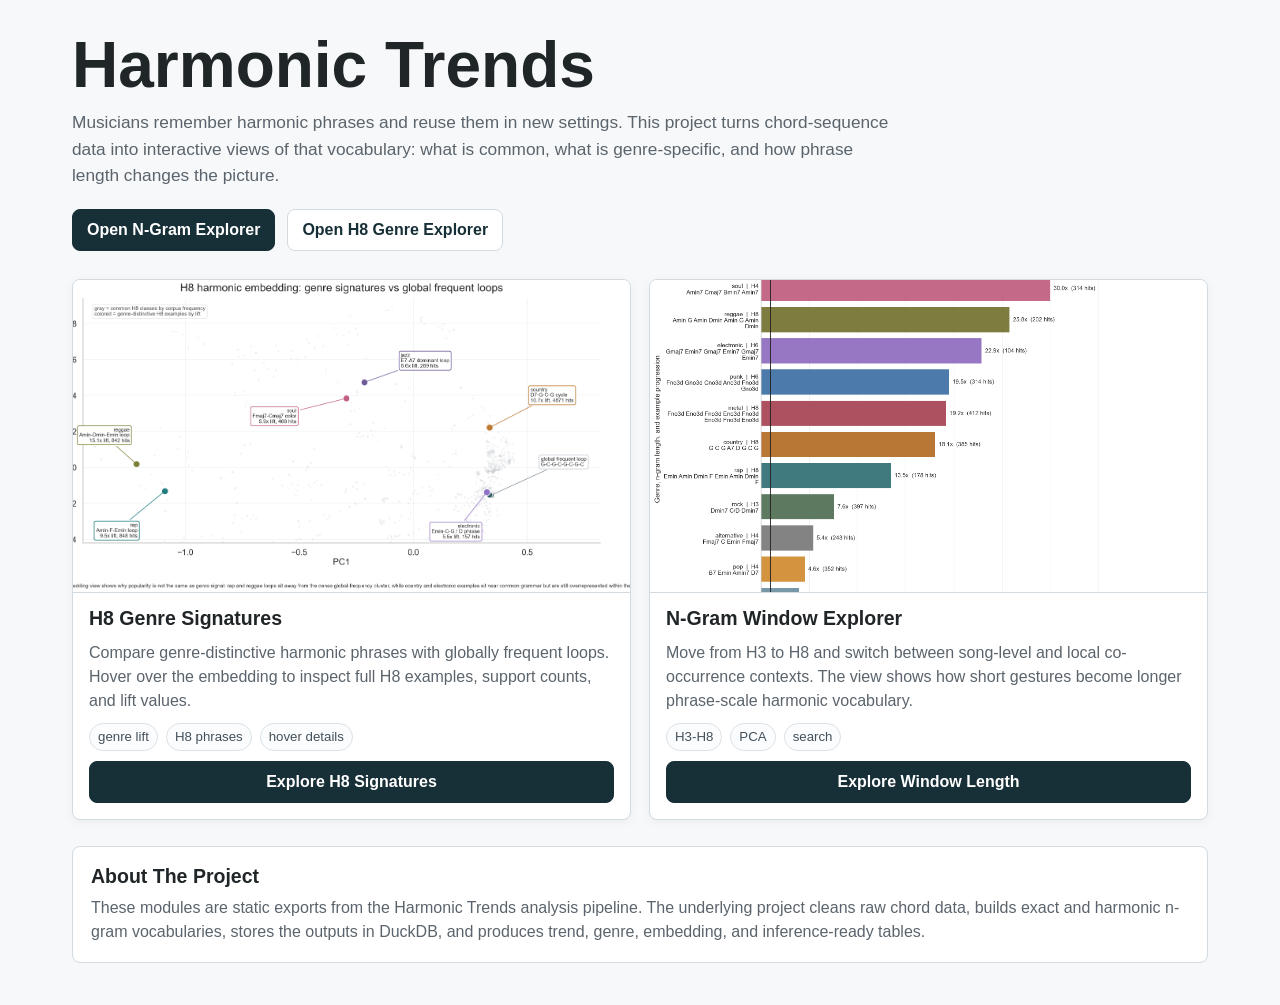
==== spaces/harmonic-trends/index.html @ c58a057f "Fix diagrams" ====
<!doctype html>
<html lang="en">
<head>
  <meta charset="utf-8">
  <meta name="viewport" content="width=device-width, initial-scale=1">
  <title>Harmonic Trends</title>
  <style>
    :root {
      color-scheme: light;
      --ink: #202528;
      --muted: #5b646c;
      --line: #d3dbe0;
      --panel: #ffffff;
      --teal: #226f72;
      --dark: #172f36;
      --warm: #bd7a31;
      font-family: -apple-system, BlinkMacSystemFont, "Segoe UI", sans-serif;
    }

    * {
      box-sizing: border-box;
    }

    body {
      margin: 0;
      background: #f6f8f9;
      color: var(--ink);
    }

    main {
      max-width: 1180px;
      margin: 0 auto;
      padding: 34px 22px 42px;
    }

    header {
      display: grid;
      gap: 12px;
      margin-bottom: 28px;
    }

    h1 {
      margin: 0;
      font-size: clamp(2rem, 5vw, 4.4rem);
      line-height: 0.98;
      letter-spacing: 0;
    }

    .lede {
      max-width: 820px;
      margin: 0;
      color: var(--muted);
      font-size: 1.08rem;
      line-height: 1.55;
    }

    .actions {
      display: flex;
      flex-wrap: wrap;
      gap: 12px;
      margin-top: 8px;
    }

    a.button {
      display: inline-flex;
      align-items: center;
      justify-content: center;
      min-height: 42px;
      padding: 10px 14px;
      border-radius: 8px;
      border: 1px solid var(--dark);
      background: var(--dark);
      color: #fff;
      text-decoration: none;
      font-weight: 700;
    }

    a.button.secondary {
      background: #fff;
      color: var(--dark);
      border-color: var(--line);
    }

    .grid {
      display: grid;
      grid-template-columns: repeat(2, minmax(0, 1fr));
      gap: 18px;
    }

    .card {
      display: grid;
      gap: 14px;
      align-content: start;
      min-height: 100%;
      border: 1px solid var(--line);
      border-radius: 8px;
      background: var(--panel);
      overflow: hidden;
      box-shadow: 0 2px 10px rgba(22, 30, 38, 0.05);
    }

    .card img {
      width: 100%;
      aspect-ratio: 16 / 9;
      object-fit: cover;
      object-position: center;
      border-bottom: 1px solid var(--line);
      background: #eef2f4;
    }

    .card-body {
      display: grid;
      gap: 10px;
      padding: 0 16px 16px;
    }

    h2 {
      margin: 0;
      font-size: 1.22rem;
      line-height: 1.2;
    }

    p {
      margin: 0;
      color: var(--muted);
      line-height: 1.5;
    }

    .tag-row {
      display: flex;
      flex-wrap: wrap;
      gap: 8px;
    }

    .tag {
      display: inline-flex;
      align-items: center;
      min-height: 28px;
      padding: 4px 8px;
      border: 1px solid #dce2e6;
      border-radius: 999px;
      background: #fbfcfd;
      color: #44505a;
      font-size: 0.83rem;
    }

    .section {
      margin-top: 26px;
      padding: 18px;
      border: 1px solid var(--line);
      border-radius: 8px;
      background: var(--panel);
    }

    .section h2 {
      margin-bottom: 8px;
    }

    @media (max-width: 760px) {
      .grid {
        grid-template-columns: 1fr;
      }
    }
  </style>
</head>
<body>
  <main>
    <header>
      <h1>Harmonic Trends</h1>
      <p class="lede">
        Musicians remember harmonic phrases and reuse them in new settings. This
        project turns chord-sequence data into interactive views of that
        vocabulary: what is common, what is genre-specific, and how phrase
        length changes the picture.
      </p>
      <div class="actions">
        <a class="button" href="ngram_embedding_explorer.html">Open N-Gram Explorer</a>
        <a class="button secondary" href="h8_harmonic_embedding_interactive.html">Open H8 Genre Explorer</a>
      </div>
    </header>

    <section class="grid" aria-label="Interactive modules">
      <article class="card">
        <img src="assets/harmonic_embedding_pca.png" alt="H8 harmonic embedding with genre-signature callouts">
        <div class="card-body">
          <h2>H8 Genre Signatures</h2>
          <p>
            Compare genre-distinctive harmonic phrases with globally frequent
            loops. Hover over the embedding to inspect full H8 examples,
            support counts, and lift values.
          </p>
          <div class="tag-row">
            <span class="tag">genre lift</span>
            <span class="tag">H8 phrases</span>
            <span class="tag">hover details</span>
          </div>
          <a class="button" href="h8_harmonic_embedding_interactive.html">Explore H8 Signatures</a>
        </div>
      </article>

      <article class="card">
        <img src="assets/genre_distinctive_ngrams.png" alt="Bar chart of distinctive harmonic n-grams by genre">
        <div class="card-body">
          <h2>N-Gram Window Explorer</h2>
          <p>
            Move from H3 to H8 and switch between song-level and local
            co-occurrence contexts. The view shows how short gestures become
            longer phrase-scale harmonic vocabulary.
          </p>
          <div class="tag-row">
            <span class="tag">H3-H8</span>
            <span class="tag">PCA</span>
            <span class="tag">search</span>
          </div>
          <a class="button" href="ngram_embedding_explorer.html">Explore Window Length</a>
        </div>
      </article>
    </section>

    <section class="section">
      <h2>About The Project</h2>
      <p>
        These modules are static exports from the Harmonic Trends analysis
        pipeline. The underlying project cleans raw chord data, builds exact and
        harmonic n-gram vocabularies, stores the outputs in DuckDB, and produces
        trend, genre, embedding, and inference-ready tables.
      </p>
    </section>
  </main>
</body>
</html>
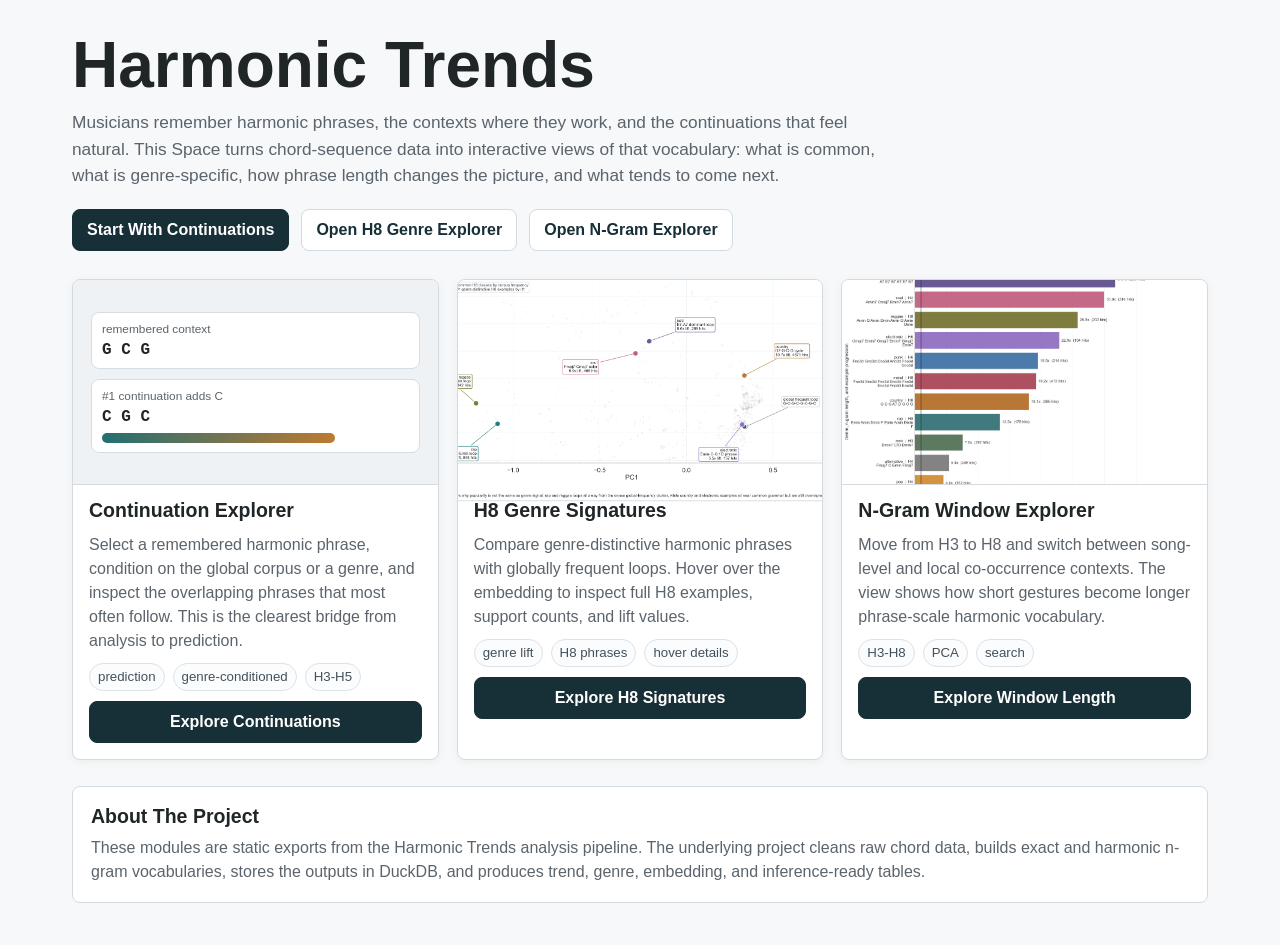
==== commit 9278df11: "Clean up some interactive charts and update README" ====
--- a/spaces/harmonic-trends/index.html
+++ b/spaces/harmonic-trends/index.html
@@ -83,7 +83,7 @@
 
     .grid {
       display: grid;
-      grid-template-columns: repeat(2, minmax(0, 1fr));
+      grid-template-columns: repeat(3, minmax(0, 1fr));
       gap: 18px;
     }
 
@@ -106,6 +106,56 @@
       object-position: center;
       border-bottom: 1px solid var(--line);
       background: #eef2f4;
+    }
+
+    .card img.embedding-thumb {
+      object-position: 52% 42%;
+      transform: scale(1.16);
+    }
+
+    .card img.genre-thumb {
+      object-position: 52% 34%;
+    }
+
+    .preview {
+      aspect-ratio: 16 / 9;
+      border-bottom: 1px solid var(--line);
+      background: #eef2f4;
+      padding: 18px;
+      display: grid;
+      align-content: center;
+      gap: 10px;
+    }
+
+    .mini-context,
+    .mini-row {
+      border: 1px solid #d5dde2;
+      border-radius: 8px;
+      background: #fff;
+      padding: 9px 10px;
+    }
+
+    .mini-context span,
+    .mini-row span {
+      display: block;
+      color: var(--muted);
+      font-size: 0.74rem;
+      margin-bottom: 4px;
+    }
+
+    .mini-context code,
+    .mini-row code {
+      color: var(--ink);
+      font-family: ui-monospace, SFMono-Regular, Menlo, Consolas, monospace;
+      font-weight: 700;
+    }
+
+    .mini-bar {
+      height: 10px;
+      border-radius: 999px;
+      background: linear-gradient(90deg, var(--teal), var(--warm));
+      margin-top: 7px;
+      width: 76%;
     }
 
     .card-body {
@@ -156,7 +206,13 @@
       margin-bottom: 8px;
     }
 
-    @media (max-width: 760px) {
+    @media (max-width: 980px) {
+      .grid {
+        grid-template-columns: repeat(2, minmax(0, 1fr));
+      }
+    }
+
+    @media (max-width: 720px) {
       .grid {
         grid-template-columns: 1fr;
       }
@@ -168,20 +224,50 @@
     <header>
       <h1>Harmonic Trends</h1>
       <p class="lede">
-        Musicians remember harmonic phrases and reuse them in new settings. This
-        project turns chord-sequence data into interactive views of that
-        vocabulary: what is common, what is genre-specific, and how phrase
-        length changes the picture.
+        Musicians remember harmonic phrases, the contexts where they work, and
+        the continuations that feel natural. This Space turns chord-sequence
+        data into interactive views of that vocabulary: what is common, what is
+        genre-specific, how phrase length changes the picture, and what tends
+        to come next.
       </p>
       <div class="actions">
-        <a class="button" href="ngram_embedding_explorer.html">Open N-Gram Explorer</a>
+        <a class="button" href="harmonic_continuation_explorer.html">Start With Continuations</a>
         <a class="button secondary" href="h8_harmonic_embedding_interactive.html">Open H8 Genre Explorer</a>
+        <a class="button secondary" href="ngram_embedding_explorer.html">Open N-Gram Explorer</a>
       </div>
     </header>
 
     <section class="grid" aria-label="Interactive modules">
       <article class="card">
-        <img src="assets/harmonic_embedding_pca.png" alt="H8 harmonic embedding with genre-signature callouts">
+        <div class="preview" aria-hidden="true">
+          <div class="mini-context">
+            <span>remembered context</span>
+            <code>G C G</code>
+          </div>
+          <div class="mini-row">
+            <span>#1 continuation adds C</span>
+            <code>C G C</code>
+            <div class="mini-bar"></div>
+          </div>
+        </div>
+        <div class="card-body">
+          <h2>Continuation Explorer</h2>
+          <p>
+            Select a remembered harmonic phrase, condition on the global corpus
+            or a genre, and inspect the overlapping phrases that most often
+            follow. This is the clearest bridge from analysis to prediction.
+          </p>
+          <div class="tag-row">
+            <span class="tag">prediction</span>
+            <span class="tag">genre-conditioned</span>
+            <span class="tag">H3-H5</span>
+          </div>
+          <a class="button" href="harmonic_continuation_explorer.html">Explore Continuations</a>
+        </div>
+      </article>
+
+      <article class="card">
+        <img class="embedding-thumb" src="assets/harmonic_embedding_pca.png" alt="H8 harmonic embedding with genre-signature callouts">
         <div class="card-body">
           <h2>H8 Genre Signatures</h2>
           <p>
@@ -199,7 +285,7 @@
       </article>
 
       <article class="card">
-        <img src="assets/genre_distinctive_ngrams.png" alt="Bar chart of distinctive harmonic n-grams by genre">
+        <img class="genre-thumb" src="assets/genre_distinctive_ngrams.png" alt="Bar chart of distinctive harmonic n-grams by genre">
         <div class="card-body">
           <h2>N-Gram Window Explorer</h2>
           <p>
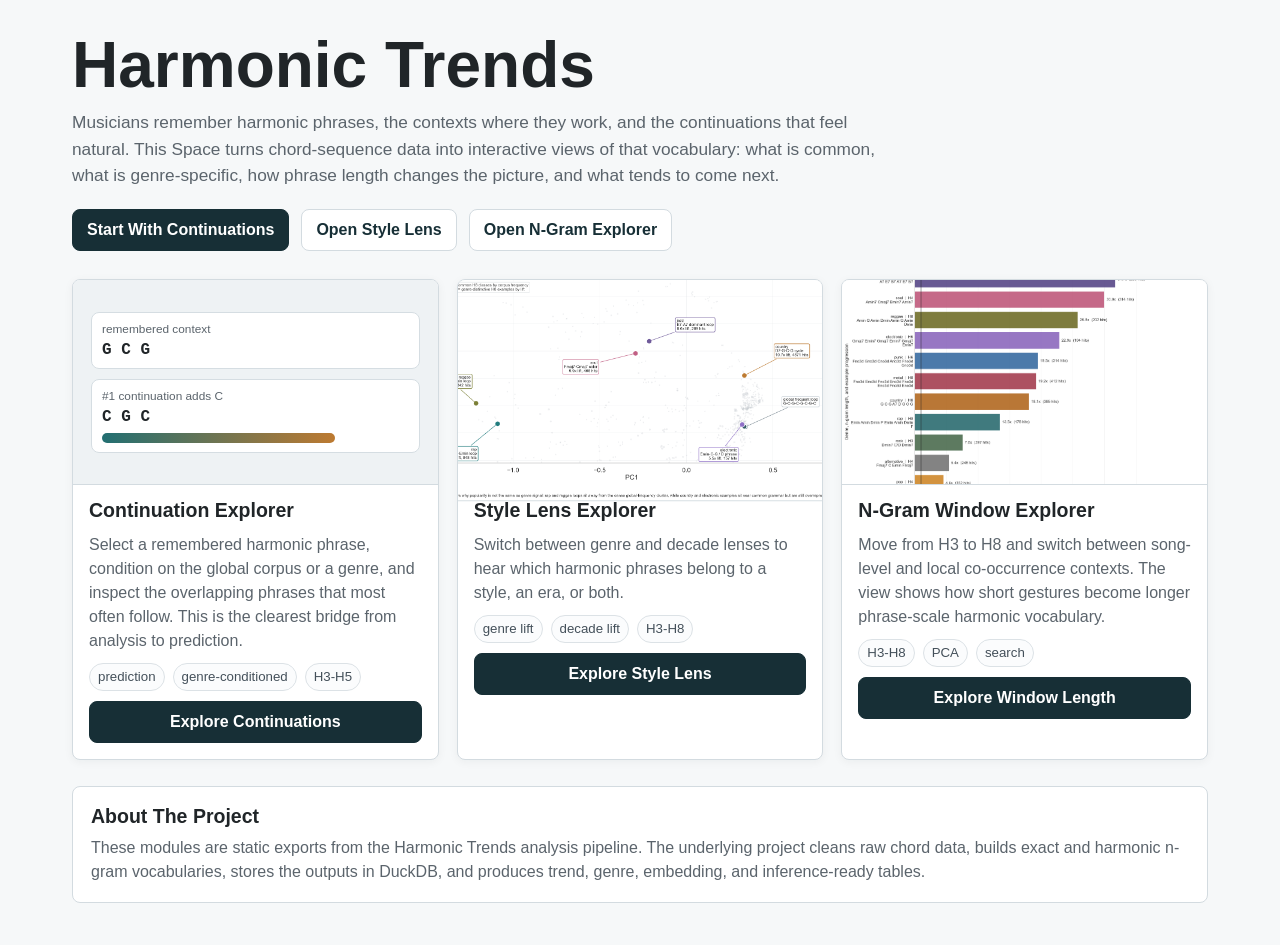
==== commit eca13e1a: "Update huggingface" ====
--- a/spaces/harmonic-trends/index.html
+++ b/spaces/harmonic-trends/index.html
@@ -232,7 +232,7 @@
       </p>
       <div class="actions">
         <a class="button" href="harmonic_continuation_explorer.html">Start With Continuations</a>
-        <a class="button secondary" href="h8_harmonic_embedding_interactive.html">Open H8 Genre Explorer</a>
+        <a class="button secondary" href="h8_harmonic_embedding_interactive.html">Open Style Lens</a>
         <a class="button secondary" href="ngram_embedding_explorer.html">Open N-Gram Explorer</a>
       </div>
     </header>
@@ -269,18 +269,17 @@
       <article class="card">
         <img class="embedding-thumb" src="assets/harmonic_embedding_pca.png" alt="H8 harmonic embedding with genre-signature callouts">
         <div class="card-body">
-          <h2>H8 Genre Signatures</h2>
+          <h2>Style Lens Explorer</h2>
           <p>
-            Compare genre-distinctive harmonic phrases with globally frequent
-            loops. Hover over the embedding to inspect full H8 examples,
-            support counts, and lift values.
+            Switch between genre and decade lenses to hear which harmonic
+            phrases belong to a style, an era, or both.
           </p>
           <div class="tag-row">
             <span class="tag">genre lift</span>
-            <span class="tag">H8 phrases</span>
-            <span class="tag">hover details</span>
-          </div>
-          <a class="button" href="h8_harmonic_embedding_interactive.html">Explore H8 Signatures</a>
+            <span class="tag">decade lift</span>
+            <span class="tag">H3-H8</span>
+          </div>
+          <a class="button" href="h8_harmonic_embedding_interactive.html">Explore Style Lens</a>
         </div>
       </article>
 
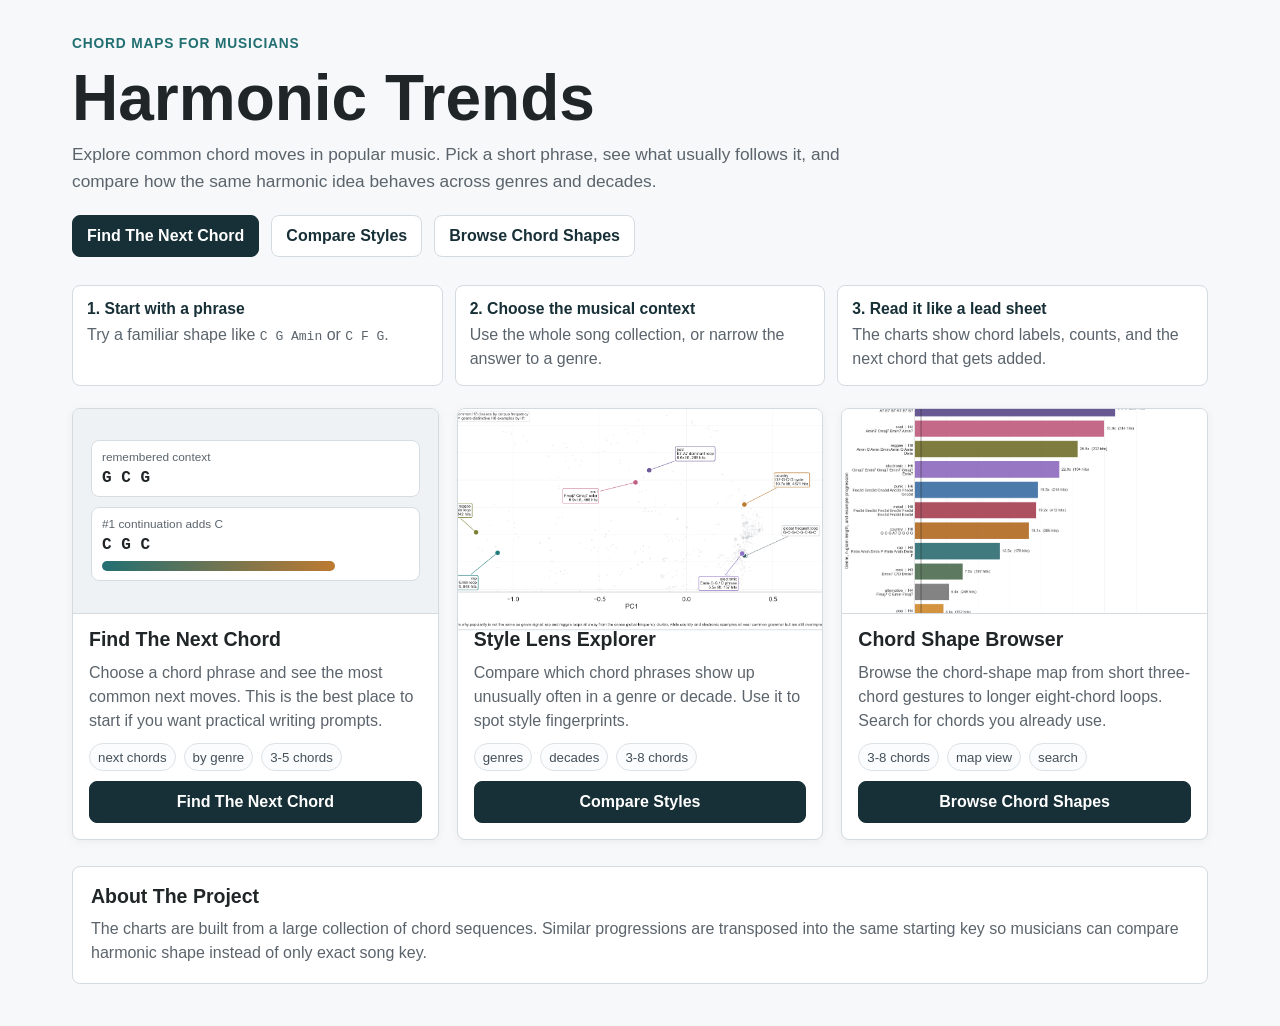
==== commit bcf3ade1: "make hugging face more musician friendly" ====
--- a/spaces/harmonic-trends/index.html
+++ b/spaces/harmonic-trends/index.html
@@ -39,6 +39,15 @@
       margin-bottom: 28px;
     }
 
+    .kicker {
+      margin: 0;
+      color: var(--teal);
+      font-size: 0.86rem;
+      font-weight: 800;
+      text-transform: uppercase;
+      letter-spacing: 0.06em;
+    }
+
     h1 {
       margin: 0;
       font-size: clamp(2rem, 5vw, 4.4rem);
@@ -75,10 +84,38 @@
       font-weight: 700;
     }
 
+    a.button:hover,
+    a.button:focus-visible {
+      filter: brightness(1.06);
+      outline: 3px solid rgba(34, 111, 114, 0.18);
+      outline-offset: 2px;
+    }
+
     a.button.secondary {
       background: #fff;
       color: var(--dark);
       border-color: var(--line);
+    }
+
+    .guide {
+      display: grid;
+      grid-template-columns: repeat(3, minmax(0, 1fr));
+      gap: 12px;
+      margin: 0 0 22px;
+    }
+
+    .guide-item {
+      border: 1px solid var(--line);
+      border-radius: 8px;
+      background: var(--panel);
+      padding: 14px;
+    }
+
+    .guide-item strong {
+      display: block;
+      margin-bottom: 5px;
+      color: var(--dark);
+      font-size: 0.98rem;
     }
 
     .grid {
@@ -213,6 +250,14 @@
     }
 
     @media (max-width: 720px) {
+      main {
+        padding-inline: 16px;
+      }
+
+      .guide {
+        grid-template-columns: 1fr;
+      }
+
       .grid {
         grid-template-columns: 1fr;
       }
@@ -222,20 +267,34 @@
 <body>
   <main>
     <header>
+      <p class="kicker">Chord maps for musicians</p>
       <h1>Harmonic Trends</h1>
       <p class="lede">
-        Musicians remember harmonic phrases, the contexts where they work, and
-        the continuations that feel natural. This Space turns chord-sequence
-        data into interactive views of that vocabulary: what is common, what is
-        genre-specific, how phrase length changes the picture, and what tends
-        to come next.
+        Explore common chord moves in popular music. Pick a short phrase, see
+        what usually follows it, and compare how the same harmonic idea behaves
+        across genres and decades.
       </p>
       <div class="actions">
-        <a class="button" href="harmonic_continuation_explorer.html">Start With Continuations</a>
-        <a class="button secondary" href="h8_harmonic_embedding_interactive.html">Open Style Lens</a>
-        <a class="button secondary" href="ngram_embedding_explorer.html">Open N-Gram Explorer</a>
+        <a class="button" href="harmonic_continuation_explorer.html">Find The Next Chord</a>
+        <a class="button secondary" href="h8_harmonic_embedding_interactive.html">Compare Styles</a>
+        <a class="button secondary" href="ngram_embedding_explorer.html">Browse Chord Shapes</a>
       </div>
     </header>
+
+    <section class="guide" aria-label="How to start">
+      <div class="guide-item">
+        <strong>1. Start with a phrase</strong>
+        <p>Try a familiar shape like <code>C G Amin</code> or <code>C F G</code>.</p>
+      </div>
+      <div class="guide-item">
+        <strong>2. Choose the musical context</strong>
+        <p>Use the whole song collection, or narrow the answer to a genre.</p>
+      </div>
+      <div class="guide-item">
+        <strong>3. Read it like a lead sheet</strong>
+        <p>The charts show chord labels, counts, and the next chord that gets added.</p>
+      </div>
+    </section>
 
     <section class="grid" aria-label="Interactive modules">
       <article class="card">
@@ -251,18 +310,17 @@
           </div>
         </div>
         <div class="card-body">
-          <h2>Continuation Explorer</h2>
+          <h2>Find The Next Chord</h2>
           <p>
-            Select a remembered harmonic phrase, condition on the global corpus
-            or a genre, and inspect the overlapping phrases that most often
-            follow. This is the clearest bridge from analysis to prediction.
+            Choose a chord phrase and see the most common next moves. This is
+            the best place to start if you want practical writing prompts.
           </p>
           <div class="tag-row">
-            <span class="tag">prediction</span>
-            <span class="tag">genre-conditioned</span>
-            <span class="tag">H3-H5</span>
-          </div>
-          <a class="button" href="harmonic_continuation_explorer.html">Explore Continuations</a>
+            <span class="tag">next chords</span>
+            <span class="tag">by genre</span>
+            <span class="tag">3-5 chords</span>
+          </div>
+          <a class="button" href="harmonic_continuation_explorer.html">Find The Next Chord</a>
         </div>
       </article>
 
@@ -271,33 +329,32 @@
         <div class="card-body">
           <h2>Style Lens Explorer</h2>
           <p>
-            Switch between genre and decade lenses to hear which harmonic
-            phrases belong to a style, an era, or both.
+            Compare which chord phrases show up unusually often in a genre or
+            decade. Use it to spot style fingerprints.
           </p>
           <div class="tag-row">
-            <span class="tag">genre lift</span>
-            <span class="tag">decade lift</span>
-            <span class="tag">H3-H8</span>
-          </div>
-          <a class="button" href="h8_harmonic_embedding_interactive.html">Explore Style Lens</a>
+            <span class="tag">genres</span>
+            <span class="tag">decades</span>
+            <span class="tag">3-8 chords</span>
+          </div>
+          <a class="button" href="h8_harmonic_embedding_interactive.html">Compare Styles</a>
         </div>
       </article>
 
       <article class="card">
-        <img class="genre-thumb" src="assets/genre_distinctive_ngrams.png" alt="Bar chart of distinctive harmonic n-grams by genre">
+        <img class="genre-thumb" src="assets/genre_distinctive_ngrams.png" alt="Bar chart of distinctive chord phrases by genre">
         <div class="card-body">
-          <h2>N-Gram Window Explorer</h2>
+          <h2>Chord Shape Browser</h2>
           <p>
-            Move from H3 to H8 and switch between song-level and local
-            co-occurrence contexts. The view shows how short gestures become
-            longer phrase-scale harmonic vocabulary.
+            Browse the chord-shape map from short three-chord gestures to
+            longer eight-chord loops. Search for chords you already use.
           </p>
           <div class="tag-row">
-            <span class="tag">H3-H8</span>
-            <span class="tag">PCA</span>
+            <span class="tag">3-8 chords</span>
+            <span class="tag">map view</span>
             <span class="tag">search</span>
           </div>
-          <a class="button" href="ngram_embedding_explorer.html">Explore Window Length</a>
+          <a class="button" href="ngram_embedding_explorer.html">Browse Chord Shapes</a>
         </div>
       </article>
     </section>
@@ -305,10 +362,9 @@
     <section class="section">
       <h2>About The Project</h2>
       <p>
-        These modules are static exports from the Harmonic Trends analysis
-        pipeline. The underlying project cleans raw chord data, builds exact and
-        harmonic n-gram vocabularies, stores the outputs in DuckDB, and produces
-        trend, genre, embedding, and inference-ready tables.
+        The charts are built from a large collection of chord sequences. Similar
+        progressions are transposed into the same starting key so musicians can
+        compare harmonic shape instead of only exact song key.
       </p>
     </section>
   </main>
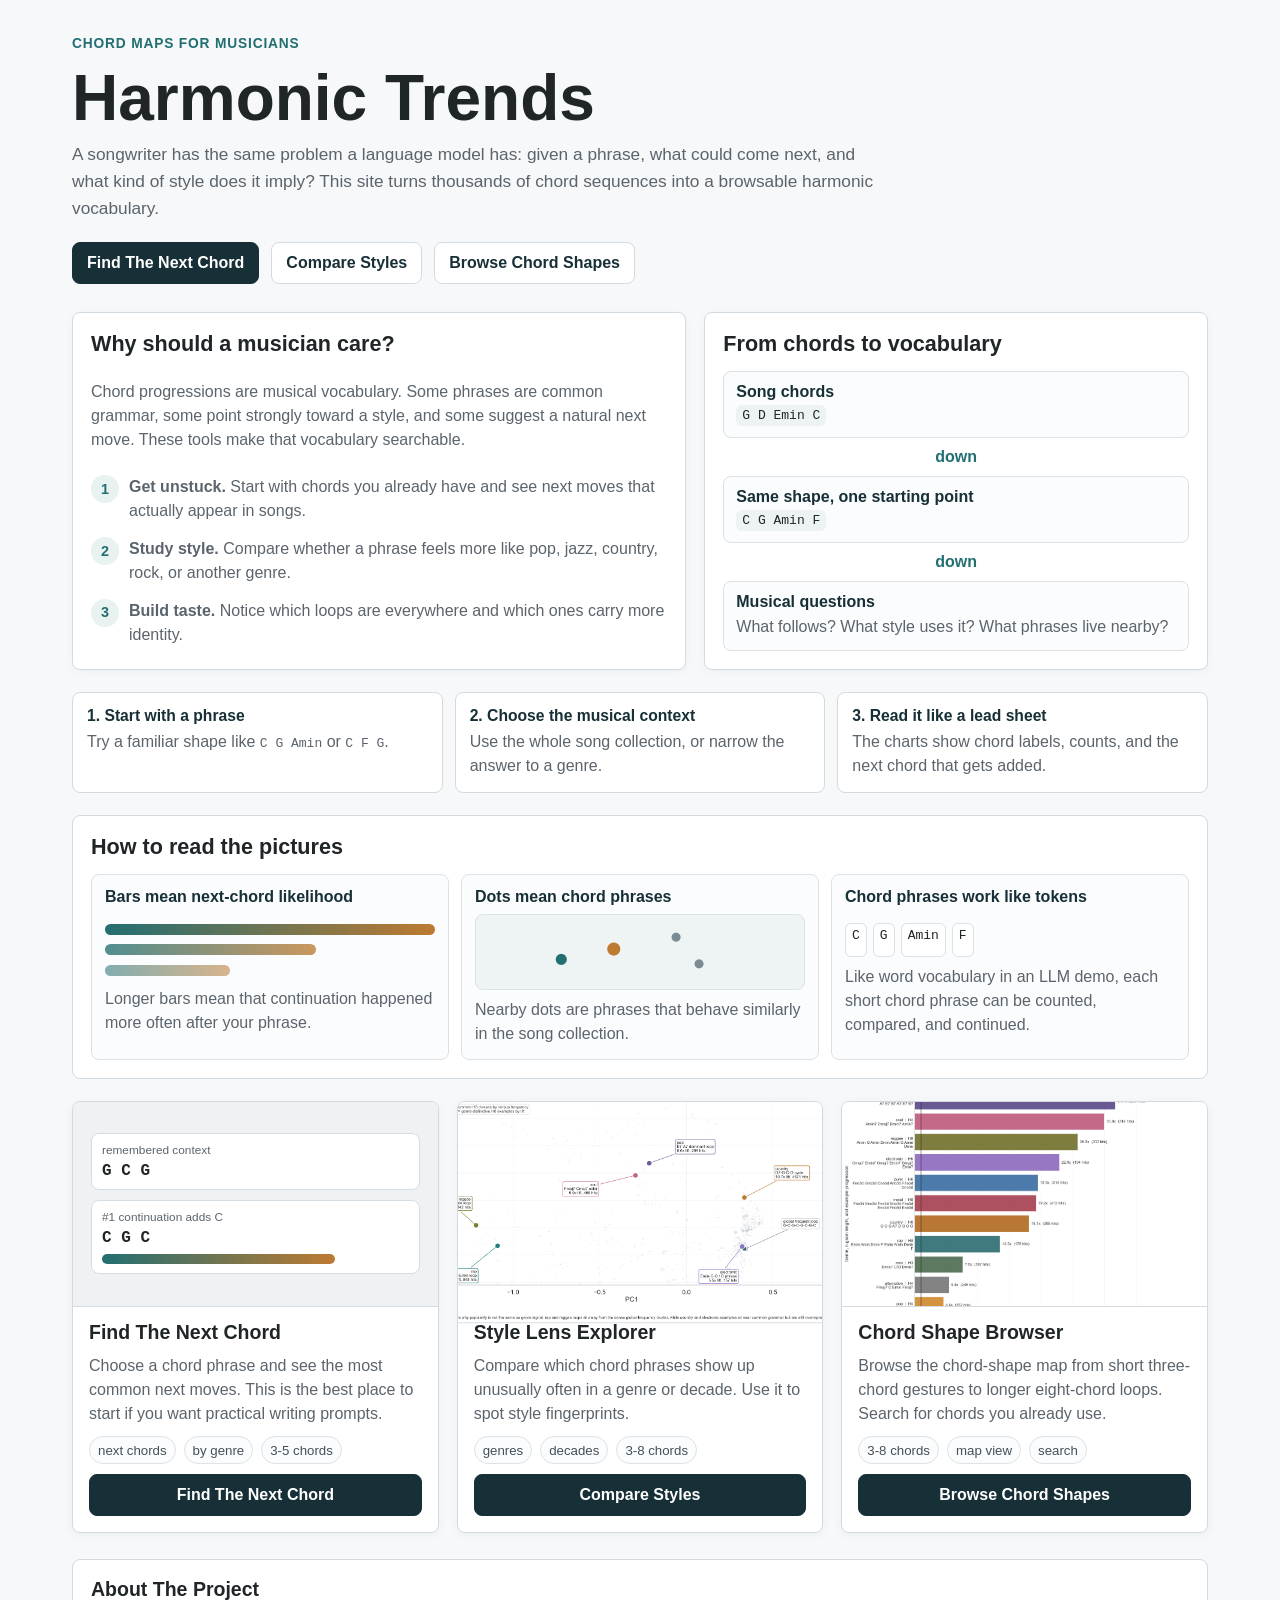
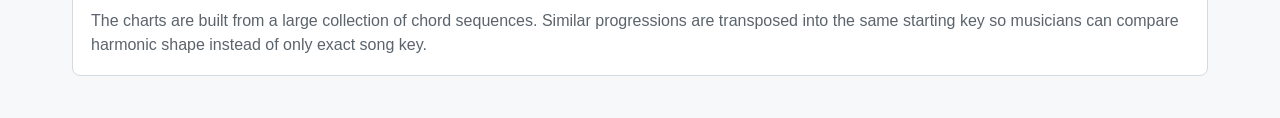
==== commit e82ba124: "Rewrote sections for readability" ====
--- a/spaces/harmonic-trends/index.html
+++ b/spaces/harmonic-trends/index.html
@@ -118,6 +118,178 @@
       font-size: 0.98rem;
     }
 
+    .why {
+      display: grid;
+      grid-template-columns: minmax(0, 1fr) minmax(320px, 0.82fr);
+      gap: 18px;
+      align-items: stretch;
+      margin: 0 0 22px;
+    }
+
+    .why-copy,
+    .diagram {
+      border: 1px solid var(--line);
+      border-radius: 8px;
+      background: var(--panel);
+      box-shadow: 0 2px 10px rgba(22, 30, 38, 0.04);
+    }
+
+    .why-copy {
+      padding: 18px;
+      display: grid;
+      gap: 12px;
+    }
+
+    .why-copy h2,
+    .diagram h2,
+    .read-guide h2 {
+      margin: 0;
+      font-size: 1.35rem;
+    }
+
+    .use-list {
+      display: grid;
+      gap: 10px;
+      margin: 0;
+      padding: 0;
+      list-style: none;
+    }
+
+    .use-list li {
+      display: grid;
+      grid-template-columns: 28px minmax(0, 1fr);
+      gap: 10px;
+      align-items: start;
+      color: var(--muted);
+      line-height: 1.45;
+    }
+
+    .use-list span {
+      display: inline-flex;
+      align-items: center;
+      justify-content: center;
+      width: 28px;
+      height: 28px;
+      border-radius: 50%;
+      background: #e8f2f1;
+      color: var(--teal);
+      font-weight: 800;
+      font-size: 0.9rem;
+    }
+
+    .diagram {
+      padding: 18px;
+      display: grid;
+      gap: 14px;
+    }
+
+    .flow {
+      display: grid;
+      gap: 10px;
+    }
+
+    .flow-step {
+      border: 1px solid #dce2e6;
+      border-radius: 8px;
+      background: #fbfcfd;
+      padding: 11px 12px;
+      display: grid;
+      gap: 4px;
+    }
+
+    .flow-step strong {
+      color: var(--dark);
+    }
+
+    .flow-step code {
+      width: fit-content;
+      border-radius: 6px;
+      background: #edf3f3;
+      padding: 3px 6px;
+      color: var(--ink);
+    }
+
+    .arrow {
+      justify-self: center;
+      color: var(--teal);
+      font-weight: 800;
+    }
+
+    .read-guide {
+      margin: 0 0 22px;
+      padding: 18px;
+      border: 1px solid var(--line);
+      border-radius: 8px;
+      background: var(--panel);
+      display: grid;
+      gap: 14px;
+    }
+
+    .read-grid {
+      display: grid;
+      grid-template-columns: repeat(3, minmax(0, 1fr));
+      gap: 12px;
+    }
+
+    .read-card {
+      border: 1px solid #dce2e6;
+      border-radius: 8px;
+      padding: 13px;
+      background: #fbfcfd;
+      display: grid;
+      gap: 8px;
+    }
+
+    .read-card strong {
+      color: var(--dark);
+    }
+
+    .sample-map {
+      height: 76px;
+      border-radius: 8px;
+      border: 1px solid #dce2e6;
+      background:
+        radial-gradient(circle at 26% 60%, #226f72 0 5px, transparent 6px),
+        radial-gradient(circle at 42% 46%, #bd7a31 0 6px, transparent 7px),
+        radial-gradient(circle at 61% 30%, #7a8b92 0 4px, transparent 5px),
+        radial-gradient(circle at 68% 66%, #7a8b92 0 4px, transparent 5px),
+        linear-gradient(#eef3f4, #eef3f4);
+    }
+
+    .sample-bars {
+      display: grid;
+      gap: 6px;
+    }
+
+    .sample-bar {
+      height: 11px;
+      border-radius: 999px;
+      background: linear-gradient(90deg, var(--teal), var(--warm));
+    }
+
+    .sample-bar:nth-child(2) {
+      width: 64%;
+      opacity: 0.78;
+    }
+
+    .sample-bar:nth-child(3) {
+      width: 38%;
+      opacity: 0.56;
+    }
+
+    .sample-token {
+      display: flex;
+      flex-wrap: wrap;
+      gap: 6px;
+    }
+
+    .sample-token code {
+      border: 1px solid #dce2e6;
+      border-radius: 6px;
+      background: #fff;
+      padding: 4px 6px;
+    }
+
     .grid {
       display: grid;
       grid-template-columns: repeat(3, minmax(0, 1fr));
@@ -244,6 +416,14 @@
     }
 
     @media (max-width: 980px) {
+      .why {
+        grid-template-columns: 1fr;
+      }
+
+      .read-grid {
+        grid-template-columns: 1fr;
+      }
+
       .grid {
         grid-template-columns: repeat(2, minmax(0, 1fr));
       }
@@ -251,15 +431,56 @@
 
     @media (max-width: 720px) {
       main {
-        padding-inline: 16px;
+        padding: 24px 14px 34px;
+      }
+
+      header {
+        gap: 10px;
+        margin-bottom: 20px;
+      }
+
+      h1 {
+        font-size: clamp(2.4rem, 14vw, 3.25rem);
+        line-height: 1;
+      }
+
+      .lede {
+        font-size: 1rem;
+      }
+
+      .actions {
+        display: grid;
+        grid-template-columns: 1fr;
+      }
+
+      a.button {
+        width: 100%;
+        min-height: 46px;
+      }
+
+      .preview,
+      .card img {
+        aspect-ratio: 4 / 3;
       }
 
       .guide {
         grid-template-columns: 1fr;
+        gap: 10px;
+      }
+
+      .why-copy,
+      .diagram,
+      .read-guide {
+        padding: 14px;
       }
 
       .grid {
         grid-template-columns: 1fr;
+        gap: 14px;
+      }
+
+      .section {
+        padding: 14px;
       }
     }
   </style>
@@ -270,9 +491,9 @@
       <p class="kicker">Chord maps for musicians</p>
       <h1>Harmonic Trends</h1>
       <p class="lede">
-        Explore common chord moves in popular music. Pick a short phrase, see
-        what usually follows it, and compare how the same harmonic idea behaves
-        across genres and decades.
+        A songwriter has the same problem a language model has: given a phrase,
+        what could come next, and what kind of style does it imply? This site
+        turns thousands of chord sequences into a browsable harmonic vocabulary.
       </p>
       <div class="actions">
         <a class="button" href="harmonic_continuation_explorer.html">Find The Next Chord</a>
@@ -280,6 +501,41 @@
         <a class="button secondary" href="ngram_embedding_explorer.html">Browse Chord Shapes</a>
       </div>
     </header>
+
+    <section class="why" aria-label="Why this matters">
+      <div class="why-copy">
+        <h2>Why should a musician care?</h2>
+        <p>
+          Chord progressions are musical vocabulary. Some phrases are common
+          grammar, some point strongly toward a style, and some suggest a
+          natural next move. These tools make that vocabulary searchable.
+        </p>
+        <ul class="use-list">
+          <li><span>1</span><p><strong>Get unstuck.</strong> Start with chords you already have and see next moves that actually appear in songs.</p></li>
+          <li><span>2</span><p><strong>Study style.</strong> Compare whether a phrase feels more like pop, jazz, country, rock, or another genre.</p></li>
+          <li><span>3</span><p><strong>Build taste.</strong> Notice which loops are everywhere and which ones carry more identity.</p></li>
+        </ul>
+      </div>
+      <div class="diagram" aria-label="Chord vocabulary flow">
+        <h2>From chords to vocabulary</h2>
+        <div class="flow">
+          <div class="flow-step">
+            <strong>Song chords</strong>
+            <code>G D Emin C</code>
+          </div>
+          <div class="arrow">down</div>
+          <div class="flow-step">
+            <strong>Same shape, one starting point</strong>
+            <code>C G Amin F</code>
+          </div>
+          <div class="arrow">down</div>
+          <div class="flow-step">
+            <strong>Musical questions</strong>
+            <p>What follows? What style uses it? What phrases live nearby?</p>
+          </div>
+        </div>
+      </div>
+    </section>
 
     <section class="guide" aria-label="How to start">
       <div class="guide-item">
@@ -296,6 +552,33 @@
       </div>
     </section>
 
+    <section class="read-guide" aria-label="How to read the views">
+      <h2>How to read the pictures</h2>
+      <div class="read-grid">
+        <div class="read-card">
+          <strong>Bars mean next-chord likelihood</strong>
+          <div class="sample-bars" aria-hidden="true">
+            <div class="sample-bar"></div>
+            <div class="sample-bar"></div>
+            <div class="sample-bar"></div>
+          </div>
+          <p>Longer bars mean that continuation happened more often after your phrase.</p>
+        </div>
+        <div class="read-card">
+          <strong>Dots mean chord phrases</strong>
+          <div class="sample-map" aria-hidden="true"></div>
+          <p>Nearby dots are phrases that behave similarly in the song collection.</p>
+        </div>
+        <div class="read-card">
+          <strong>Chord phrases work like tokens</strong>
+          <div class="sample-token" aria-hidden="true">
+            <code>C</code><code>G</code><code>Amin</code><code>F</code>
+          </div>
+          <p>Like word vocabulary in an LLM demo, each short chord phrase can be counted, compared, and continued.</p>
+        </div>
+      </div>
+    </section>
+
     <section class="grid" aria-label="Interactive modules">
       <article class="card">
         <div class="preview" aria-hidden="true">
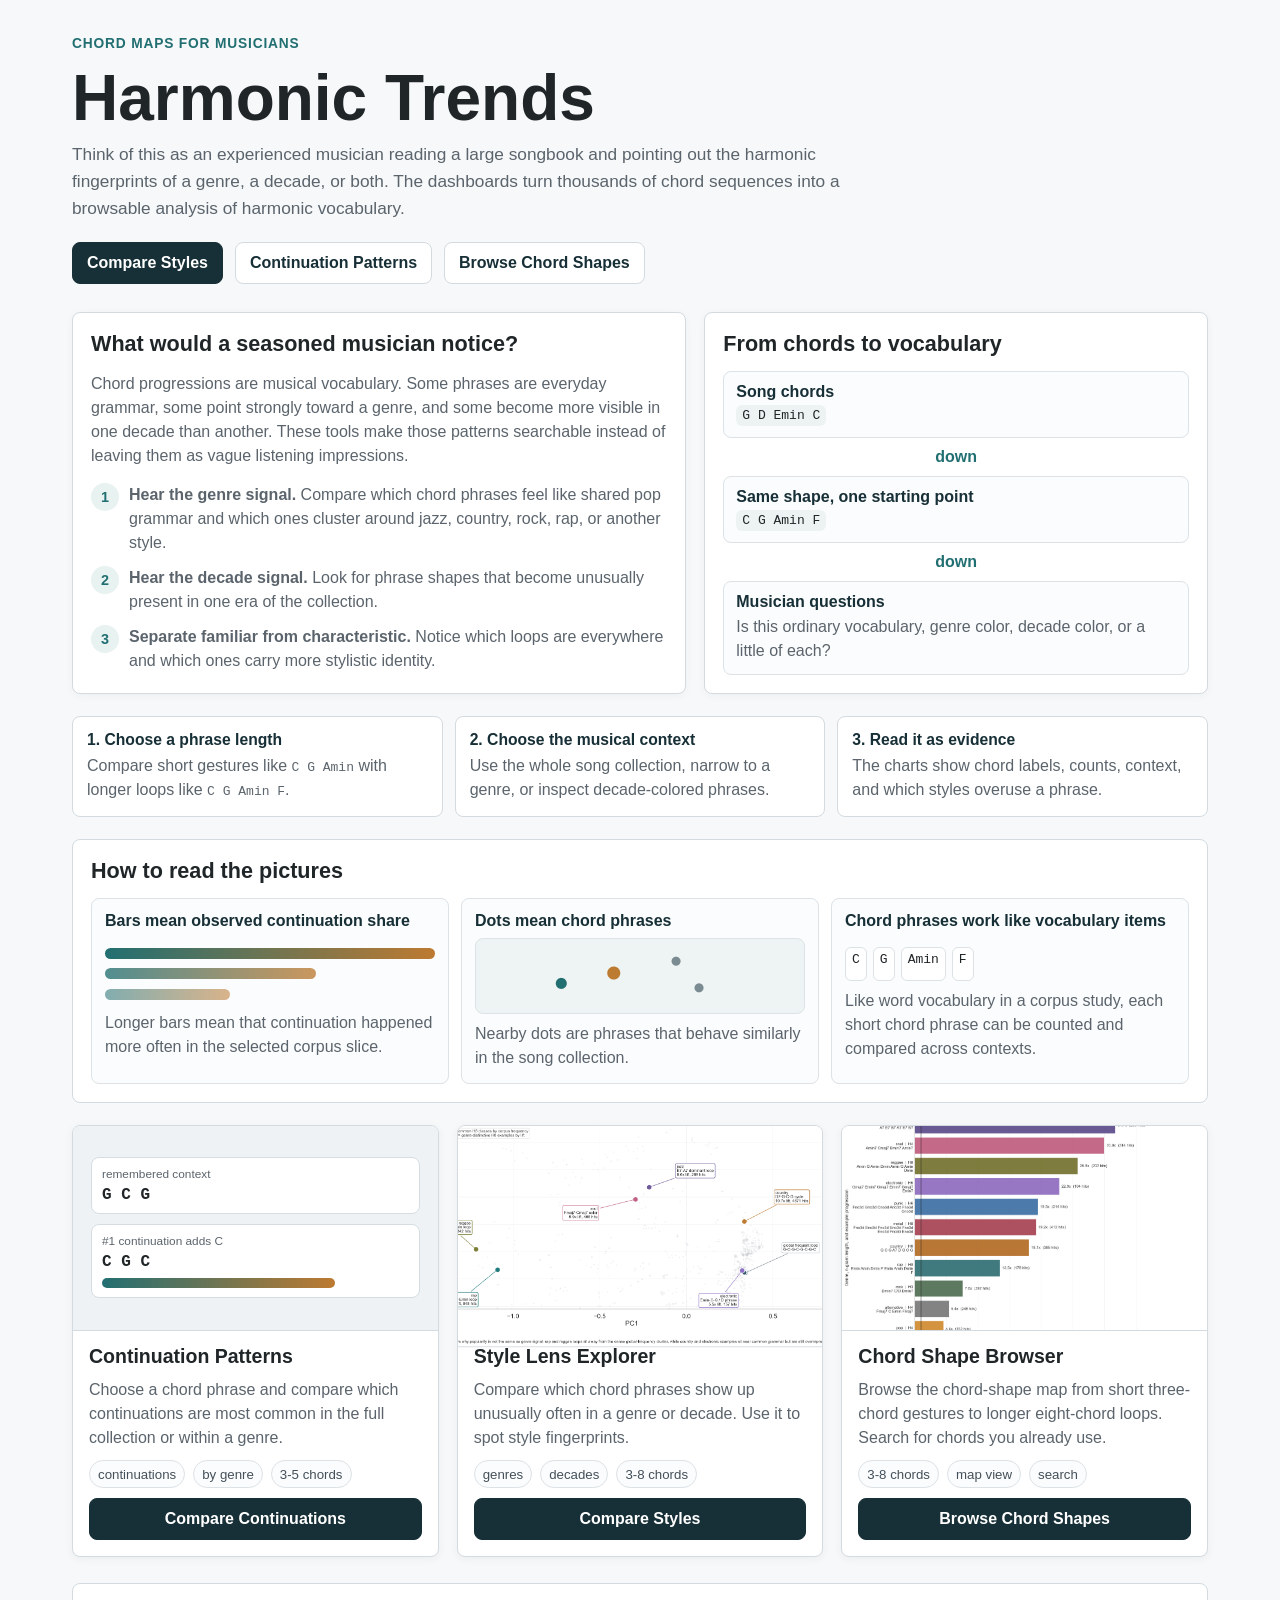
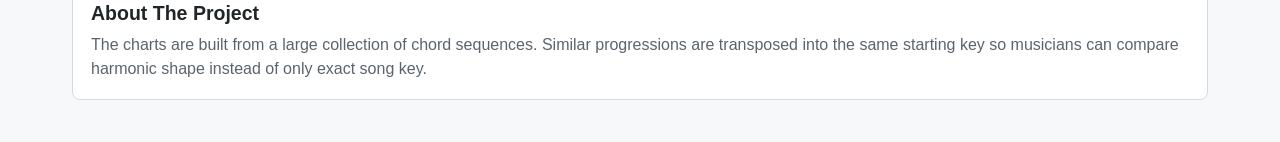
==== commit cc90aefc: "Made more musician friendly" ====
--- a/spaces/harmonic-trends/index.html
+++ b/spaces/harmonic-trends/index.html
@@ -491,29 +491,31 @@
       <p class="kicker">Chord maps for musicians</p>
       <h1>Harmonic Trends</h1>
       <p class="lede">
-        A songwriter has the same problem a language model has: given a phrase,
-        what could come next, and what kind of style does it imply? This site
-        turns thousands of chord sequences into a browsable harmonic vocabulary.
+        Think of this as an experienced musician reading a large songbook and
+        pointing out the harmonic fingerprints of a genre, a decade, or both.
+        The dashboards turn thousands of chord sequences into a browsable
+        analysis of harmonic vocabulary.
       </p>
       <div class="actions">
-        <a class="button" href="harmonic_continuation_explorer.html">Find The Next Chord</a>
-        <a class="button secondary" href="h8_harmonic_embedding_interactive.html">Compare Styles</a>
+        <a class="button" href="h8_harmonic_embedding_interactive.html">Compare Styles</a>
+        <a class="button secondary" href="harmonic_continuation_explorer.html">Continuation Patterns</a>
         <a class="button secondary" href="ngram_embedding_explorer.html">Browse Chord Shapes</a>
       </div>
     </header>
 
     <section class="why" aria-label="Why this matters">
       <div class="why-copy">
-        <h2>Why should a musician care?</h2>
+        <h2>What would a seasoned musician notice?</h2>
         <p>
-          Chord progressions are musical vocabulary. Some phrases are common
-          grammar, some point strongly toward a style, and some suggest a
-          natural next move. These tools make that vocabulary searchable.
+          Chord progressions are musical vocabulary. Some phrases are everyday
+          grammar, some point strongly toward a genre, and some become more
+          visible in one decade than another. These tools make those patterns
+          searchable instead of leaving them as vague listening impressions.
         </p>
         <ul class="use-list">
-          <li><span>1</span><p><strong>Get unstuck.</strong> Start with chords you already have and see next moves that actually appear in songs.</p></li>
-          <li><span>2</span><p><strong>Study style.</strong> Compare whether a phrase feels more like pop, jazz, country, rock, or another genre.</p></li>
-          <li><span>3</span><p><strong>Build taste.</strong> Notice which loops are everywhere and which ones carry more identity.</p></li>
+          <li><span>1</span><p><strong>Hear the genre signal.</strong> Compare which chord phrases feel like shared pop grammar and which ones cluster around jazz, country, rock, rap, or another style.</p></li>
+          <li><span>2</span><p><strong>Hear the decade signal.</strong> Look for phrase shapes that become unusually present in one era of the collection.</p></li>
+          <li><span>3</span><p><strong>Separate familiar from characteristic.</strong> Notice which loops are everywhere and which ones carry more stylistic identity.</p></li>
         </ul>
       </div>
       <div class="diagram" aria-label="Chord vocabulary flow">
@@ -530,8 +532,8 @@
           </div>
           <div class="arrow">down</div>
           <div class="flow-step">
-            <strong>Musical questions</strong>
-            <p>What follows? What style uses it? What phrases live nearby?</p>
+            <strong>Musician questions</strong>
+            <p>Is this ordinary vocabulary, genre color, decade color, or a little of each?</p>
           </div>
         </div>
       </div>
@@ -539,16 +541,16 @@
 
     <section class="guide" aria-label="How to start">
       <div class="guide-item">
-        <strong>1. Start with a phrase</strong>
-        <p>Try a familiar shape like <code>C G Amin</code> or <code>C F G</code>.</p>
+        <strong>1. Choose a phrase length</strong>
+        <p>Compare short gestures like <code>C G Amin</code> with longer loops like <code>C G Amin F</code>.</p>
       </div>
       <div class="guide-item">
         <strong>2. Choose the musical context</strong>
-        <p>Use the whole song collection, or narrow the answer to a genre.</p>
+        <p>Use the whole song collection, narrow to a genre, or inspect decade-colored phrases.</p>
       </div>
       <div class="guide-item">
-        <strong>3. Read it like a lead sheet</strong>
-        <p>The charts show chord labels, counts, and the next chord that gets added.</p>
+        <strong>3. Read it as evidence</strong>
+        <p>The charts show chord labels, counts, context, and which styles overuse a phrase.</p>
       </div>
     </section>
 
@@ -556,13 +558,13 @@
       <h2>How to read the pictures</h2>
       <div class="read-grid">
         <div class="read-card">
-          <strong>Bars mean next-chord likelihood</strong>
+          <strong>Bars mean observed continuation share</strong>
           <div class="sample-bars" aria-hidden="true">
             <div class="sample-bar"></div>
             <div class="sample-bar"></div>
             <div class="sample-bar"></div>
           </div>
-          <p>Longer bars mean that continuation happened more often after your phrase.</p>
+          <p>Longer bars mean that continuation happened more often in the selected corpus slice.</p>
         </div>
         <div class="read-card">
           <strong>Dots mean chord phrases</strong>
@@ -570,11 +572,11 @@
           <p>Nearby dots are phrases that behave similarly in the song collection.</p>
         </div>
         <div class="read-card">
-          <strong>Chord phrases work like tokens</strong>
+          <strong>Chord phrases work like vocabulary items</strong>
           <div class="sample-token" aria-hidden="true">
             <code>C</code><code>G</code><code>Amin</code><code>F</code>
           </div>
-          <p>Like word vocabulary in an LLM demo, each short chord phrase can be counted, compared, and continued.</p>
+          <p>Like word vocabulary in a corpus study, each short chord phrase can be counted and compared across contexts.</p>
         </div>
       </div>
     </section>
@@ -593,17 +595,17 @@
           </div>
         </div>
         <div class="card-body">
-          <h2>Find The Next Chord</h2>
+          <h2>Continuation Patterns</h2>
           <p>
-            Choose a chord phrase and see the most common next moves. This is
-            the best place to start if you want practical writing prompts.
+            Choose a chord phrase and compare which continuations are most
+            common in the full collection or within a genre.
           </p>
           <div class="tag-row">
-            <span class="tag">next chords</span>
+            <span class="tag">continuations</span>
             <span class="tag">by genre</span>
             <span class="tag">3-5 chords</span>
           </div>
-          <a class="button" href="harmonic_continuation_explorer.html">Find The Next Chord</a>
+          <a class="button" href="harmonic_continuation_explorer.html">Compare Continuations</a>
         </div>
       </article>
 
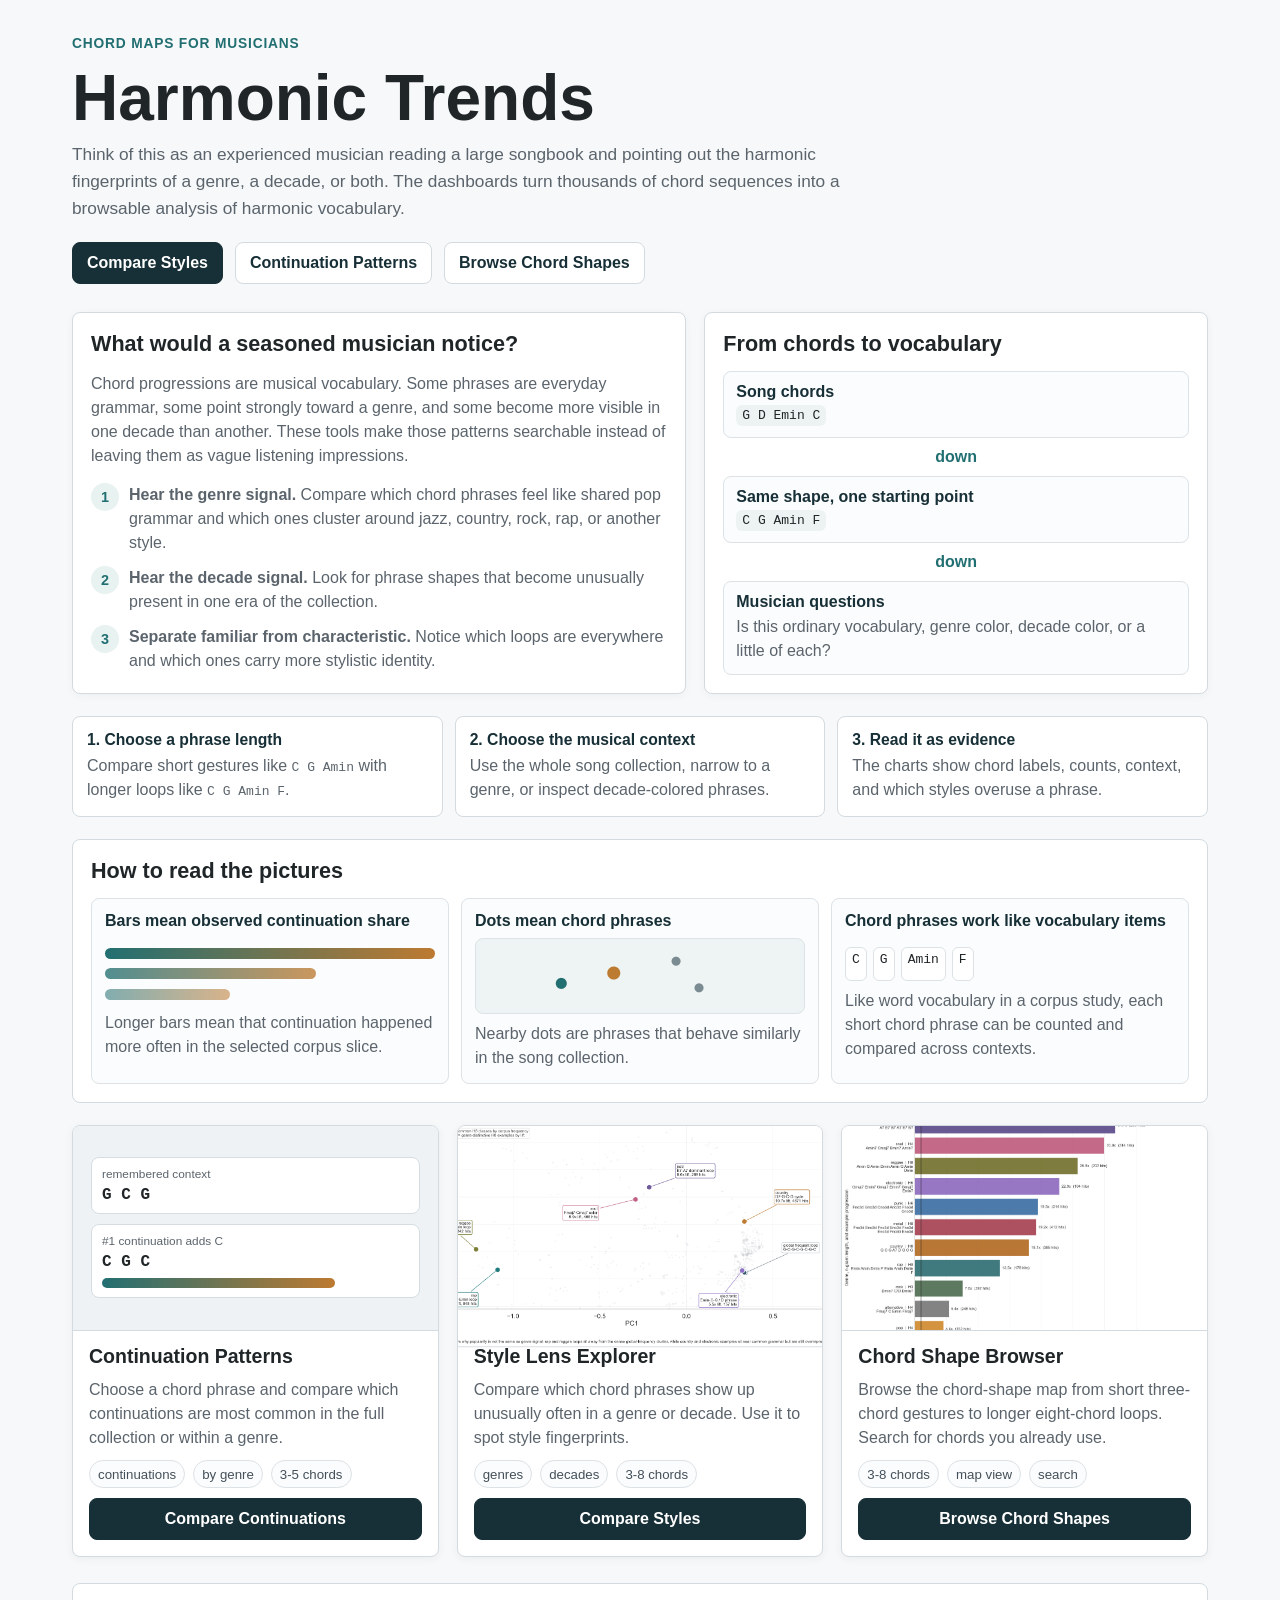
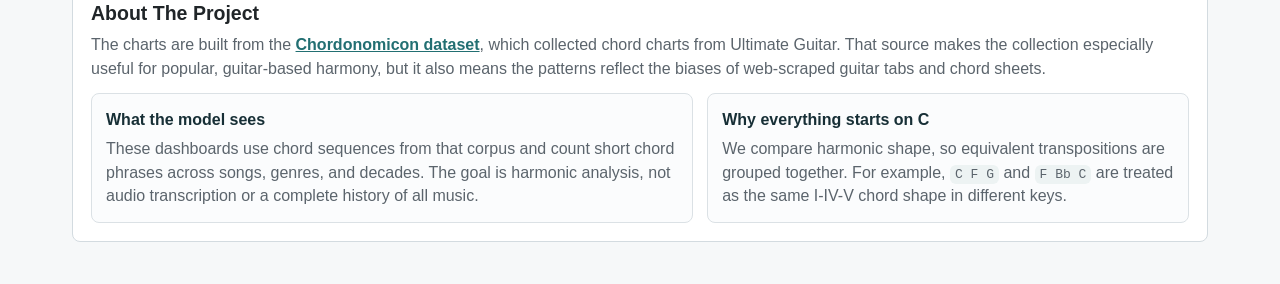
==== commit 4319e228: "Talk about chordonomicon!" ====
--- a/spaces/harmonic-trends/index.html
+++ b/spaces/harmonic-trends/index.html
@@ -415,12 +415,46 @@
       margin-bottom: 8px;
     }
 
+    .source-grid {
+      display: grid;
+      grid-template-columns: minmax(0, 1fr) minmax(280px, 0.8fr);
+      gap: 14px;
+      margin-top: 12px;
+    }
+
+    .source-card {
+      border: 1px solid #dbe1e5;
+      border-radius: 8px;
+      background: #fbfcfd;
+      padding: 14px;
+      color: var(--muted);
+      line-height: 1.48;
+    }
+
+    .source-card strong {
+      display: block;
+      margin-bottom: 5px;
+      color: var(--dark);
+    }
+
+    .source-card code {
+      border-radius: 6px;
+      background: #edf3f3;
+      padding: 2px 5px;
+    }
+
+    .section a {
+      color: var(--teal);
+      font-weight: 800;
+    }
+
     @media (max-width: 980px) {
       .why {
         grid-template-columns: 1fr;
       }
 
-      .read-grid {
+      .read-grid,
+      .source-grid {
         grid-template-columns: 1fr;
       }
 
@@ -647,10 +681,26 @@
     <section class="section">
       <h2>About The Project</h2>
       <p>
-        The charts are built from a large collection of chord sequences. Similar
-        progressions are transposed into the same starting key so musicians can
-        compare harmonic shape instead of only exact song key.
+        The charts are built from the <a href="https://arxiv.org/pdf/2410.22046">Chordonomicon dataset</a>,
+        which collected chord charts from Ultimate Guitar. That source makes
+        the collection especially useful for popular, guitar-based harmony, but
+        it also means the patterns reflect the biases of web-scraped guitar
+        tabs and chord sheets.
       </p>
+      <div class="source-grid">
+        <div class="source-card">
+          <strong>What the model sees</strong>
+          These dashboards use chord sequences from that corpus and count short
+          chord phrases across songs, genres, and decades. The goal is harmonic
+          analysis, not audio transcription or a complete history of all music.
+        </div>
+        <div class="source-card">
+          <strong>Why everything starts on C</strong>
+          We compare harmonic shape, so equivalent transpositions are grouped
+          together. For example, <code>C F G</code> and <code>F Bb C</code>
+          are treated as the same I-IV-V chord shape in different keys.
+        </div>
+      </div>
     </section>
   </main>
 </body>
